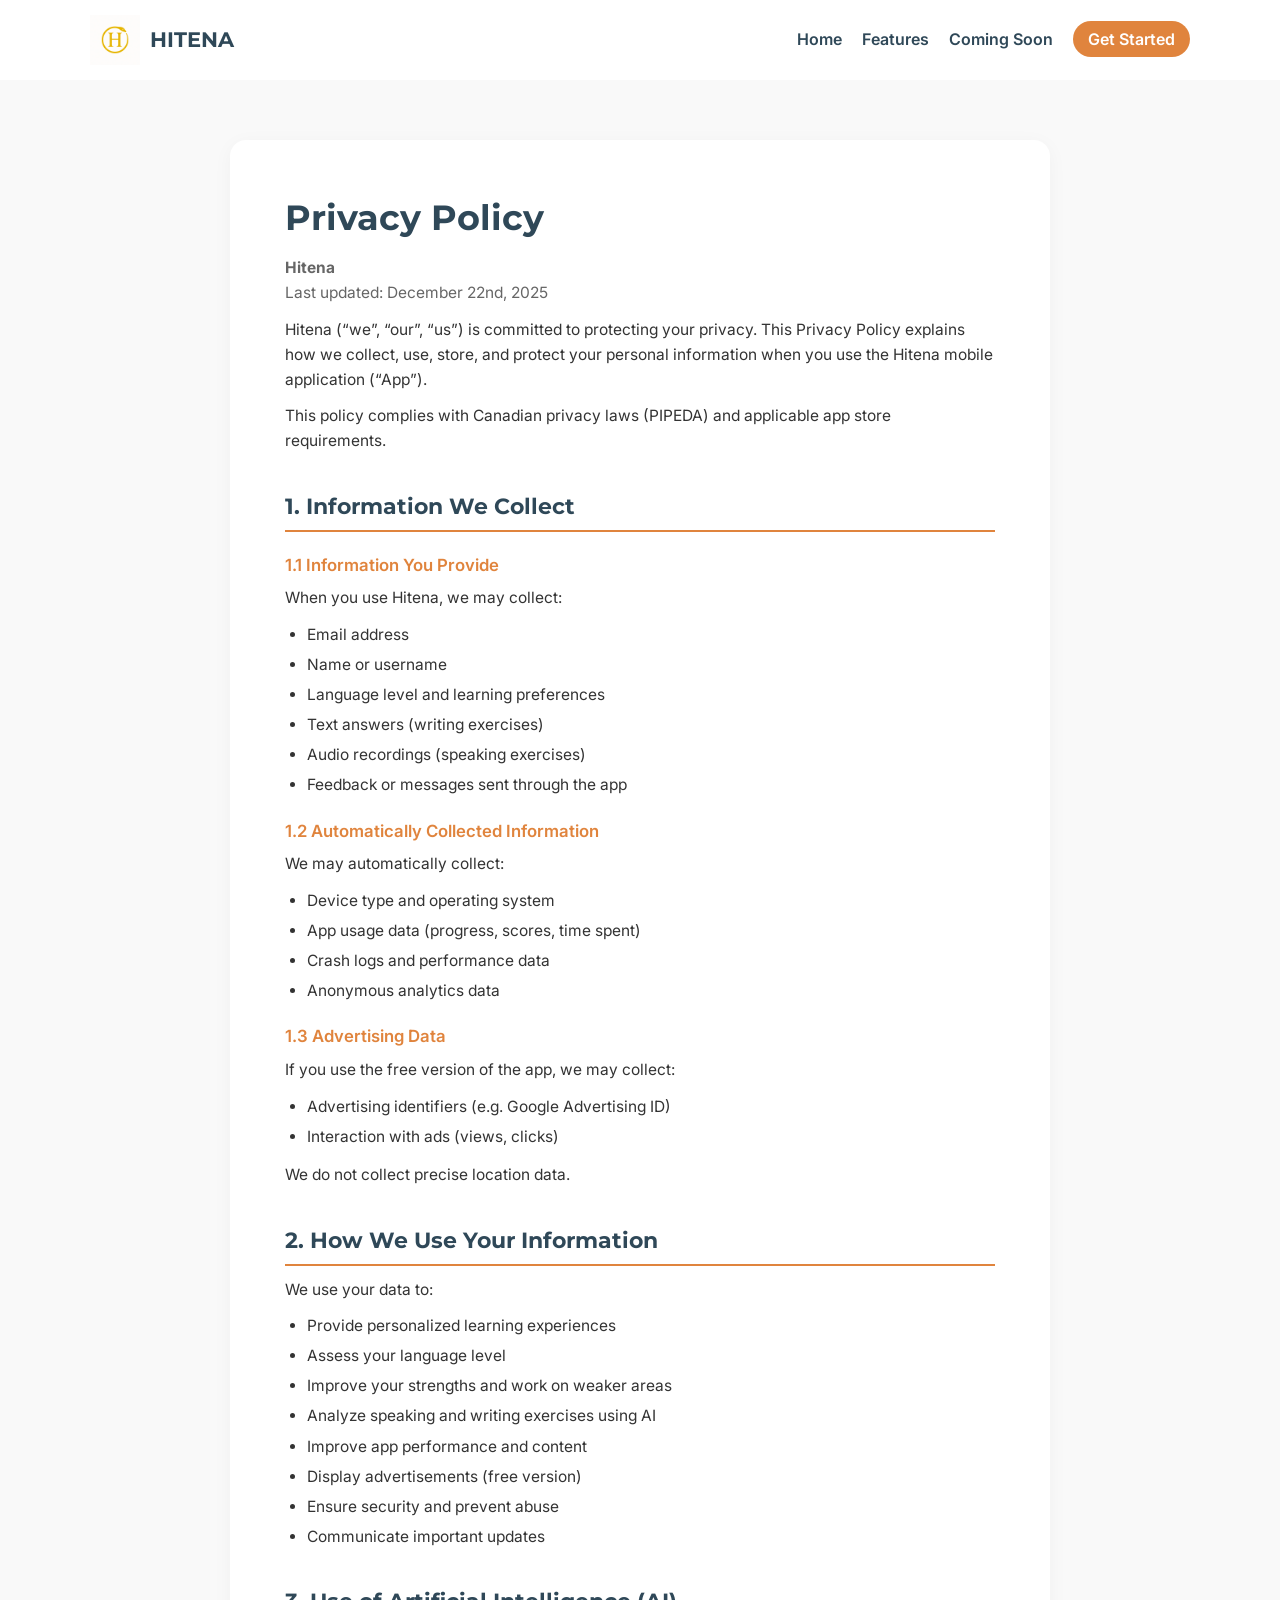
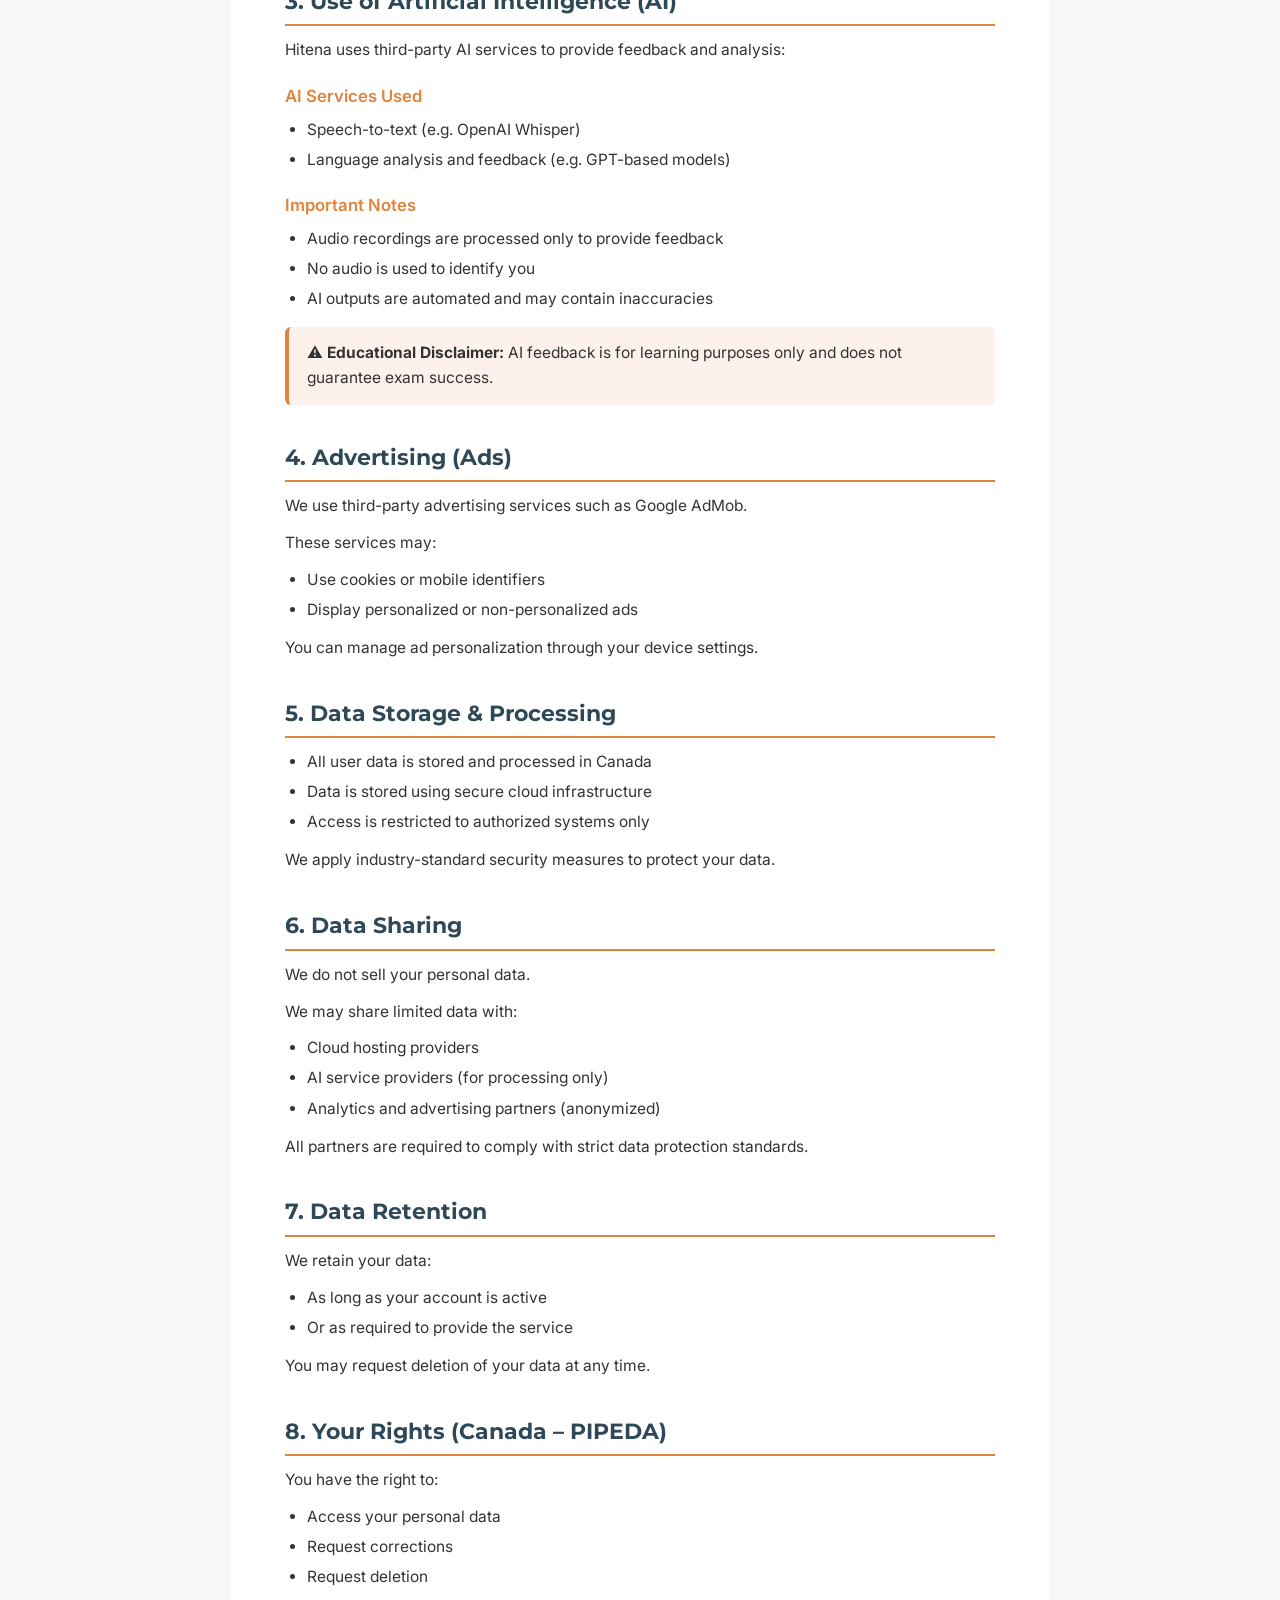
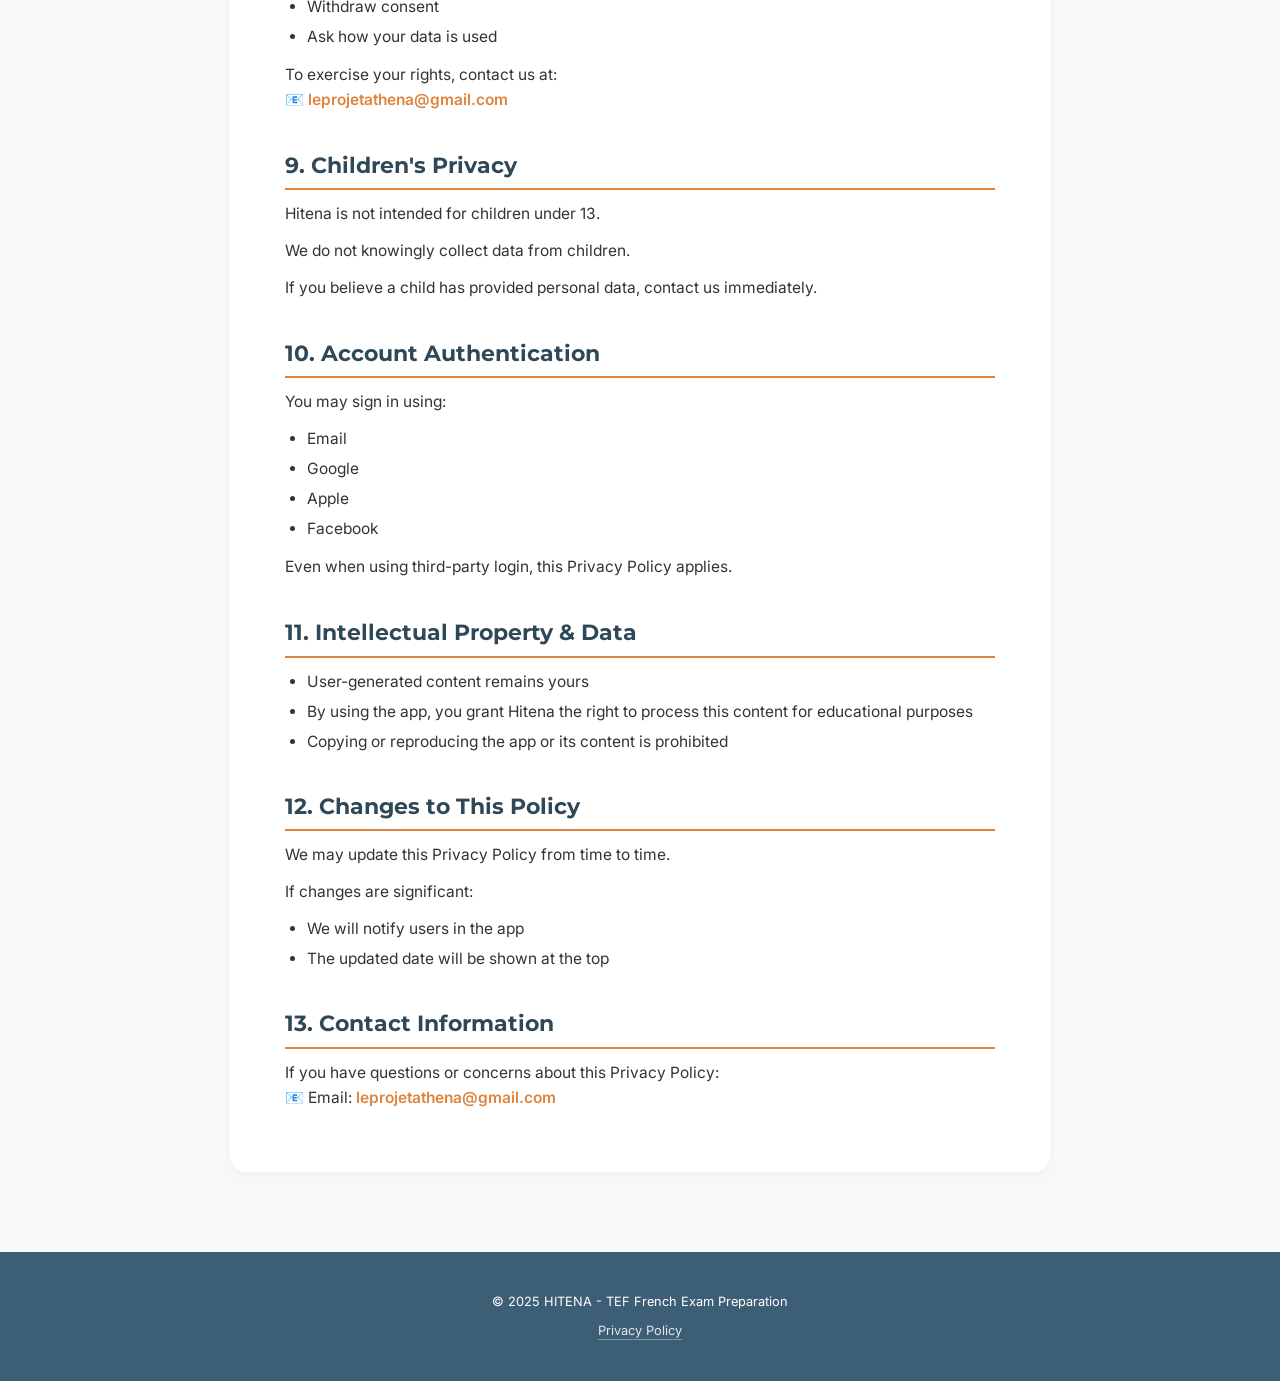
==== privacy.html @ 6795dd34 "Merge pull request #2 from Nakams26/main Add Privacy Policy page" ====
<!DOCTYPE html>
<html lang="en">
<head>
    <meta charset="UTF-8">
    <meta name="viewport" content="width=device-width, initial-scale=1.0">

    <title>Privacy Policy | Hitena</title>

    <link href="https://fonts.googleapis.com/css2?family=Montserrat:wght@700&family=Inter:wght@300;400;600&display=swap" rel="stylesheet">

    <link rel="icon" type="image/png" href="./assets/Hitena.png">
    <link rel="stylesheet" href="style.css">
</head>
<body>

    <!-- HEADER -->
    <header>
        <div class="wrapper nav-container">
            <div class="logo-group">
                <a href="index.html" class="logo-link">
                    <img src="./assets/Hitena.png" alt="Hitena Icon" class="logo-img">
                    <span class="logo-text">HITENA</span>
                </a>
            </div>

            <nav>
                <ul class="menu">
                    <li><a href="index.html#home">Home</a></li>
                    <li><a href="index.html#about">Features</a></li>
                    <li><a href="index.html#coming-soon">Coming Soon</a></li>
                    <li><a href="index.html#download" class="cta-nav">Get Started</a></li>
                </ul>
            </nav>
        </div>
    </header>

    <!-- MAIN CONTENT -->
    <main>
        <section class="legal">
            <div class="wrapper">
                <h1>Privacy Policy</h1>
                <p class="legal-meta"><strong>Hitena</strong><br>
                Last updated: December 22nd, 2025</p>

                <p>Hitena (“we”, “our”, “us”) is committed to protecting your privacy. This Privacy Policy explains how we collect, use, store, and protect your personal information when you use the Hitena mobile application (“App”).</p>
                <p>This policy complies with Canadian privacy laws (PIPEDA) and applicable app store requirements.</p>

                <h2>1. Information We Collect</h2>

                <h3>1.1 Information You Provide</h3>
                <p>When you use Hitena, we may collect:</p>
                <ul>
                    <li>Email address</li>
                    <li>Name or username</li>
                    <li>Language level and learning preferences</li>
                    <li>Text answers (writing exercises)</li>
                    <li>Audio recordings (speaking exercises)</li>
                    <li>Feedback or messages sent through the app</li>
                </ul>

                <h3>1.2 Automatically Collected Information</h3>
                <p>We may automatically collect:</p>
                <ul>
                    <li>Device type and operating system</li>
                    <li>App usage data (progress, scores, time spent)</li>
                    <li>Crash logs and performance data</li>
                    <li>Anonymous analytics data</li>
                </ul>

                <h3>1.3 Advertising Data</h3>
                <p>If you use the free version of the app, we may collect:</p>
                <ul>
                    <li>Advertising identifiers (e.g. Google Advertising ID)</li>
                    <li>Interaction with ads (views, clicks)</li>
                </ul>
                <p>We do not collect precise location data.</p>

                <h2>2. How We Use Your Information</h2>
                <p>We use your data to:</p>
                <ul>
                    <li>Provide personalized learning experiences</li>
                    <li>Assess your language level</li>
                    <li>Improve your strengths and work on weaker areas</li>
                    <li>Analyze speaking and writing exercises using AI</li>
                    <li>Improve app performance and content</li>
                    <li>Display advertisements (free version)</li>
                    <li>Ensure security and prevent abuse</li>
                    <li>Communicate important updates</li>
                </ul>

                <h2>3. Use of Artificial Intelligence (AI)</h2>
                <p>Hitena uses third-party AI services to provide feedback and analysis:</p>

                <h3>AI Services Used</h3>
                <ul>
                    <li>Speech-to-text (e.g. OpenAI Whisper)</li>
                    <li>Language analysis and feedback (e.g. GPT-based models)</li>
                </ul>

                <h3>Important Notes</h3>
                <ul>
                    <li>Audio recordings are processed only to provide feedback</li>
                    <li>No audio is used to identify you</li>
                    <li>AI outputs are automated and may contain inaccuracies</li>
                </ul>

                <p class="legal-callout">⚠️ <strong>Educational Disclaimer:</strong> AI feedback is for learning purposes only and does not guarantee exam success.</p>

                <h2>4. Advertising (Ads)</h2>
                <p>We use third-party advertising services such as Google AdMob.</p>
                <p>These services may:</p>
                <ul>
                    <li>Use cookies or mobile identifiers</li>
                    <li>Display personalized or non-personalized ads</li>
                </ul>
                <p>You can manage ad personalization through your device settings.</p>

                <h2>5. Data Storage &amp; Processing</h2>
                <ul>
                    <li>All user data is stored and processed in Canada</li>
                    <li>Data is stored using secure cloud infrastructure</li>
                    <li>Access is restricted to authorized systems only</li>
                </ul>
                <p>We apply industry-standard security measures to protect your data.</p>

                <h2>6. Data Sharing</h2>
                <p>We do not sell your personal data.</p>
                <p>We may share limited data with:</p>
                <ul>
                    <li>Cloud hosting providers</li>
                    <li>AI service providers (for processing only)</li>
                    <li>Analytics and advertising partners (anonymized)</li>
                </ul>
                <p>All partners are required to comply with strict data protection standards.</p>

                <h2>7. Data Retention</h2>
                <p>We retain your data:</p>
                <ul>
                    <li>As long as your account is active</li>
                    <li>Or as required to provide the service</li>
                </ul>
                <p>You may request deletion of your data at any time.</p>

                <h2>8. Your Rights (Canada – PIPEDA)</h2>
                <p>You have the right to:</p>
                <ul>
                    <li>Access your personal data</li>
                    <li>Request corrections</li>
                    <li>Request deletion</li>
                    <li>Withdraw consent</li>
                    <li>Ask how your data is used</li>
                </ul>
                <p>To exercise your rights, contact us at:<br>
                📧 <a href="mailto:leprojetathena@gmail.com">leprojetathena@gmail.com</a></p>

                <h2>9. Children's Privacy</h2>
                <p>Hitena is not intended for children under 13.</p>
                <p>We do not knowingly collect data from children.</p>
                <p>If you believe a child has provided personal data, contact us immediately.</p>

                <h2>10. Account Authentication</h2>
                <p>You may sign in using:</p>
                <ul>
                    <li>Email</li>
                    <li>Google</li>
                    <li>Apple</li>
                    <li>Facebook</li>
                </ul>
                <p>Even when using third-party login, this Privacy Policy applies.</p>

                <h2>11. Intellectual Property &amp; Data</h2>
                <ul>
                    <li>User-generated content remains yours</li>
                    <li>By using the app, you grant Hitena the right to process this content for educational purposes</li>
                    <li>Copying or reproducing the app or its content is prohibited</li>
                </ul>

                <h2>12. Changes to This Policy</h2>
                <p>We may update this Privacy Policy from time to time.</p>
                <p>If changes are significant:</p>
                <ul>
                    <li>We will notify users in the app</li>
                    <li>The updated date will be shown at the top</li>
                </ul>

                <h2>13. Contact Information</h2>
                <p>If you have questions or concerns about this Privacy Policy:<br>
                📧 Email: <a href="mailto:leprojetathena@gmail.com">leprojetathena@gmail.com</a></p>
            </div>
        </section>
    </main>

    <!-- FOOTER -->
    <footer>
        <div class="wrapper">
            <p>&copy; 2025 HITENA - TEF French Exam Preparation</p>
            <p class="footer-links"><a href="privacy.html">Privacy Policy</a></p>
        </div>
    </footer>

</body>
</html>
---- style.css ----
/* ==========================================
   BRAND COLORS
   ========================================== */
:root {
    --primary: #e0843d;
    --secondary: #2f4858;
    --accent: #ee8b60;
    --white: #ffffff;
    --text-dark: #333333;
}

/* --- RESET & GLOBAL --- */
* {
    box-sizing: border-box;
    margin: 0;
    padding: 0;
}

body {
    font-family: 'Inter', sans-serif;
    line-height: 1.6;
    color: var(--text-dark);
    background-color: var(--white);
    overflow-x: hidden; /* Prevents side-scrolling */
}

.wrapper {
    max-width: 1100px;
    width: 90%;
    margin: 0 auto;
}

/* --- HEADER --- */
header {
    background: #fff;
    padding: 15px 0;
    box-shadow: 0 2px 10px rgba(0,0,0,0.05);
}

.nav-container {
    display: flex;
    justify-content: space-between;
    align-items: center;
}

.logo-link {
    display: flex;
    align-items: center;
    text-decoration: none;
    gap: 10px;
}

.logo-img { height: 50px; width: auto; }

.logo-text {
    font-family: 'Montserrat', sans-serif;
    font-size: 1.3rem;
    color: var(--secondary);
    font-weight: 700;
}

.menu { display: flex; list-style: none; gap: 20px; }

.menu a {
    text-decoration: none;
    color: var(--secondary);
    font-weight: 600;
}

.cta-nav {
    background: var(--primary);
    color: #fff !important;
    padding: 8px 15px;
    border-radius: 50px;
}

/* --- HERO SECTION --- */
.hero {
    padding: 80px 0;
    text-align: center; /* Centers text and inline-block items */
    background: #f9f9f9;
}

h1 {
    font-family: 'Montserrat', sans-serif;
    font-size: 3rem;
    color: var(--secondary);
    margin-bottom: 20px;
}
h2{
     margin-bottom: 20px;
}

.accent-text { color: var(--primary); }

.hero p {
    max-width: 600px;
    margin: 0 auto 30px; /* margin: 0 auto centers the block */
    font-size: 1.1rem;
}

/* THE BUTTON FIX */
.btn.primary {
    display: inline-block; /* Essential for centering with text-align */
    background-color: var(--primary);
    color: #fff;
    padding: 15px 35px;
    border-radius: 50px;
    text-decoration: none;
    font-weight: 700;
    border: none;
}

/* --- ABOUT SECTION --- */
.about {
    background-color: #3d5f76;
    color: #ffffff;
    padding: 70px 0;
}

.about-content {
    display: flex;
    flex-direction: column;
    gap: 50px;
}

.about-intro {
    text-align: center;
}

.about-intro p {
    max-width: 680px;
    margin: 0 auto 20px;
    font-size: 1.05rem;
    opacity: 0.9;
}

.features {
    list-style: none;
    display: flex;
    flex-wrap: wrap;
    gap: 10px 30px;
    margin-top: 10px;
    justify-content: center;
}

.features li {
    font-weight: 600;
    color: var(--primary);
    font-size: 1rem;
}

/* --- CLB SECTION --- */
.clb-section {
    background: rgba(255,255,255,0.07);
    border-radius: 16px;
    padding: 35px 40px;
}

.clb-section h3 {
    font-family: 'Montserrat', sans-serif;
    font-size: 1.4rem;
    margin-bottom: 12px;
    color: var(--primary);
}

.clb-section > p {
    margin-bottom: 20px;
    opacity: 0.85;
}

.clb-list {
    list-style: none;
    display: flex;
    flex-direction: column;
    gap: 12px;
    margin-bottom: 20px;
}

.clb-list li {
    display: flex;
    align-items: flex-start;
    gap: 12px;
    line-height: 1.5;
}

.clb-badge {
    background: var(--primary);
    color: #fff;
    font-weight: 700;
    font-size: 0.78rem;
    padding: 3px 10px;
    border-radius: 20px;
    white-space: nowrap;
    flex-shrink: 0;
    margin-top: 2px;
}

.clb-note {
    border-left: 3px solid var(--primary);
    padding-left: 15px;
    opacity: 0.85;
    font-style: italic;
    font-size: 0.95rem;
}

/* --- IMMIGRATION POINTS --- */
.immigration-points {
    background: rgba(224, 132, 61, 0.15);
    border: 1px solid var(--primary);
    border-radius: 16px;
    padding: 35px 40px;
}

.immigration-points h3 {
    font-family: 'Montserrat', sans-serif;
    font-size: 1.4rem;
    margin-bottom: 20px;
    color: var(--primary);
}

.points-list {
    list-style: none;
    display: flex;
    flex-direction: column;
    gap: 12px;
    margin-bottom: 20px;
}

.points-list li {
    display: flex;
    align-items: center;
    gap: 12px;
    font-size: 1rem;
    font-weight: 600;
}

.immigration-points > p {
    opacity: 0.85;
    font-size: 0.97rem;
}
/* --- VIDEO --- */
.video-section { padding: 60px 0; text-align: center; background-color: #3d5f76; color: #ffffff; }

.video-container {
    max-width: 400px;
    margin: 0 auto;
    border-radius: 15px;
    overflow: hidden;
}

video { width: 100%; display: block; }

/* --- DOWNLOAD SECTION (FIX FOR OVERFLOW) --- */
.download { padding: 80px 0; text-align: center; }

.download-grid {
    display: flex;
    justify-content: center;
    align-items: center;
    gap: 40px;
    margin-top: 30px;
    flex-direction: column;
}

.qr-code img { width: 130px; border: 1px solid #eee; padding: 10px; border-radius: 10px; }

/* Curved orange arrow from title to header QR code */
.hero-qr-hint {
    position: absolute;
    top: 0px;
    /* aligns arrowhead with center of header QR code at any screen width */
    right: calc((100% - min(90%, 1100px)) / 2 + 18px);
    pointer-events: none;
    animation: bounce-up 1.2s ease-in-out infinite;
}

@keyframes bounce-up {
    0%, 100% { transform: translateY(0); }
    50% { transform: translateY(-4px); }
}

.hero { position: relative; }

.store-links {
    display: flex;
    flex-direction: row;
    gap: 100px;
}

.store-btn img {
    width: 180px; /* Fixed width to prevent overflow on small screens */
    height: auto;
    display: none;
}


/* --- HEADER QR CODE --- */
.header-qr img {
    width: 55px;
    height: 55px;
    border: 1px solid #eee;
    padding: 5px;
    border-radius: 8px;
    display: block;
}

/* --- COMING SOON SECTION --- */
.coming-soon {
    padding: 70px 0;
    background: #f9f9f9;
    text-align: center;
}

.coming-soon h2 {
    font-family: 'Montserrat', sans-serif;
    color: var(--secondary);
    font-size: 2rem;
    margin-bottom: 15px;
}

.coming-intro {
    font-size: 1.05rem;
    color: var(--text-dark);
    margin-bottom: 30px;
    opacity: 0.85;
}

.coming-list {
    list-style: none;
    display: inline-flex;
    flex-direction: column;
    gap: 16px;
    text-align: left;
    margin-bottom: 30px;
}

.coming-list li {
    display: flex;
    align-items: flex-start;
    gap: 12px;
    font-size: 1rem;
    line-height: 1.5;
}

.coming-list li::before {
    content: "→";
    color: var(--primary);
    font-weight: 700;
    flex-shrink: 0;
    margin-top: 1px;
}

.coming-cta {
    font-size: 1rem;
    color: var(--secondary);
    font-weight: 600;
}

/* --- FOOTER --- */
footer {
    background: #3d5f76;
    color: #fff;
    padding: 40px 0;
    text-align: center;
    font-size: 0.8rem;
}

.footer-links {
    margin-top: 8px;
}

.footer-links a {
    color: #fff;
    text-decoration: none;
    opacity: 0.85;
    border-bottom: 1px solid rgba(255,255,255,0.4);
    padding-bottom: 1px;
}

.footer-links a:hover {
    opacity: 1;
}

/* --- LEGAL PAGES (Privacy Policy, etc.) --- */
.legal {
    padding: 60px 0 80px;
    background: #f9f9f9;
}

.legal .wrapper {
    max-width: 820px;
    background: #fff;
    padding: 50px 55px;
    border-radius: 16px;
    box-shadow: 0 4px 20px rgba(0,0,0,0.04);
}

.legal h1 {
    font-family: 'Montserrat', sans-serif;
    font-size: 2.2rem;
    color: var(--secondary);
    margin-bottom: 10px;
}

.legal h2 {
    font-family: 'Montserrat', sans-serif;
    font-size: 1.35rem;
    color: var(--secondary);
    margin-top: 35px;
    margin-bottom: 12px;
    padding-bottom: 6px;
    border-bottom: 2px solid var(--primary);
}

.legal h3 {
    font-family: 'Inter', sans-serif;
    font-size: 1.05rem;
    color: var(--primary);
    margin-top: 20px;
    margin-bottom: 8px;
    font-weight: 600;
}

.legal p {
    margin-bottom: 12px;
    font-size: 0.97rem;
    color: var(--text-dark);
}

.legal ul {
    margin: 0 0 14px 22px;
    padding: 0;
}

.legal ul li {
    margin-bottom: 6px;
    font-size: 0.97rem;
    line-height: 1.55;
}

.legal a {
    color: var(--primary);
    text-decoration: none;
    font-weight: 600;
}

.legal a:hover {
    text-decoration: underline;
}

.legal-meta {
    color: var(--secondary);
    opacity: 0.75;
    margin-bottom: 25px;
    font-size: 0.95rem;
}

.legal-callout {
    background: rgba(224, 132, 61, 0.1);
    border-left: 4px solid var(--primary);
    padding: 14px 18px;
    border-radius: 6px;
    margin: 16px 0 20px;
    font-size: 0.97rem;
}

@media (max-width: 768px) {
    .legal .wrapper {
        padding: 30px 22px;
    }
    .legal h1 { font-size: 1.7rem; }
    .legal h2 { font-size: 1.15rem; }
}

/* ==========================================
   MOBILE VIEW FIX (MAX-WIDTH: 768px)
   ========================================== */
@media (max-width: 768px) {
    h1 { font-size: 2.2rem; }

    .nav-container {
        flex-direction: column;
        gap: 15px;
    }

    .header-qr { display: none; }
    .hero-qr-hint { display: none; }

    .menu {
        padding: 0;
        justify-content: center;
        width: 100%;
        flex-wrap: wrap;
    }

    .clb-section,
    .immigration-points {
        padding: 25px 20px;
    }

    .features {
        justify-content: center;
    }

    .coming-list {
        text-align: left;
        width: 100%;
        padding: 0 10px;
    }

    /* FIX: Center and scale the Download grid */
    .download-grid {
        flex-direction: column;
        width: 100%;
        gap: 0px;
    }

    .store-btn img {
        width: 180px;
        height: auto;
        display: flex;
    }

    .qr-code img {
        display: none;
    }

    .store-links {
        flex-direction: row;
        width: 100%;
        gap: 5px;
    }
}
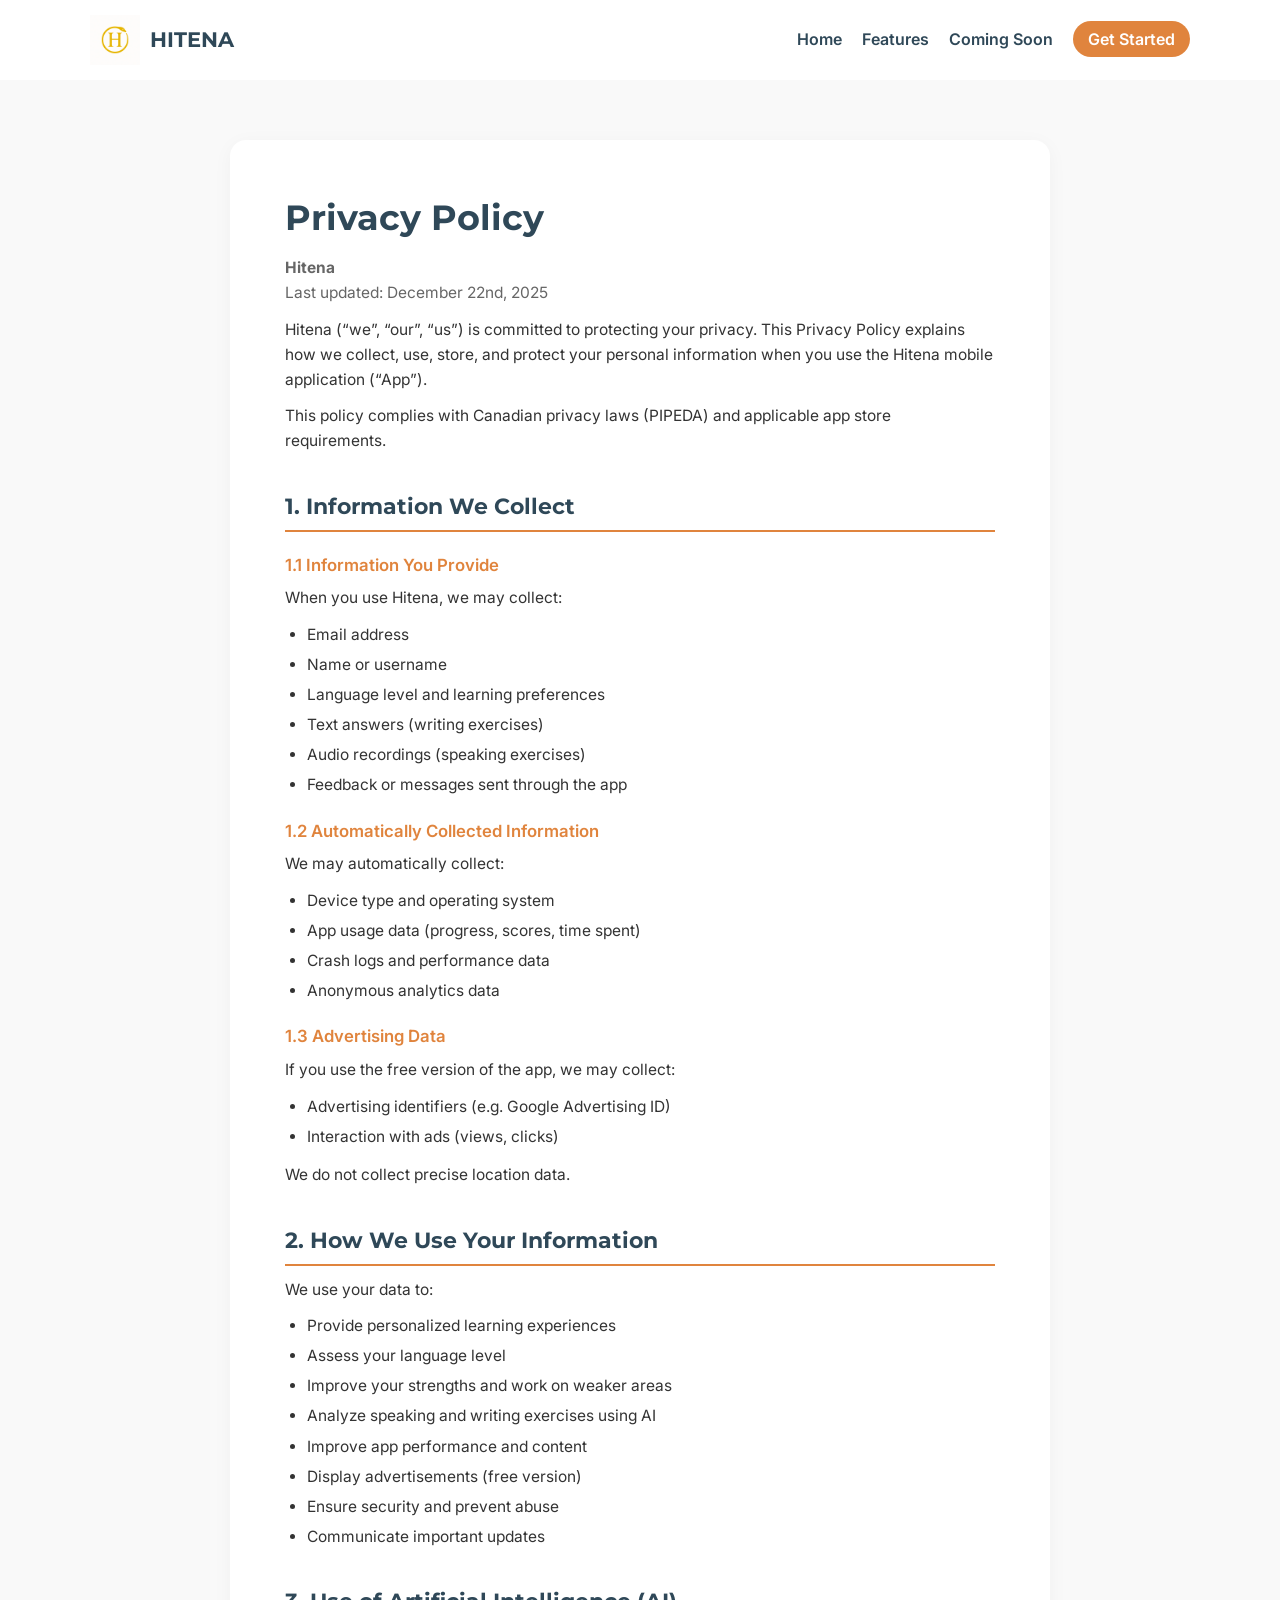
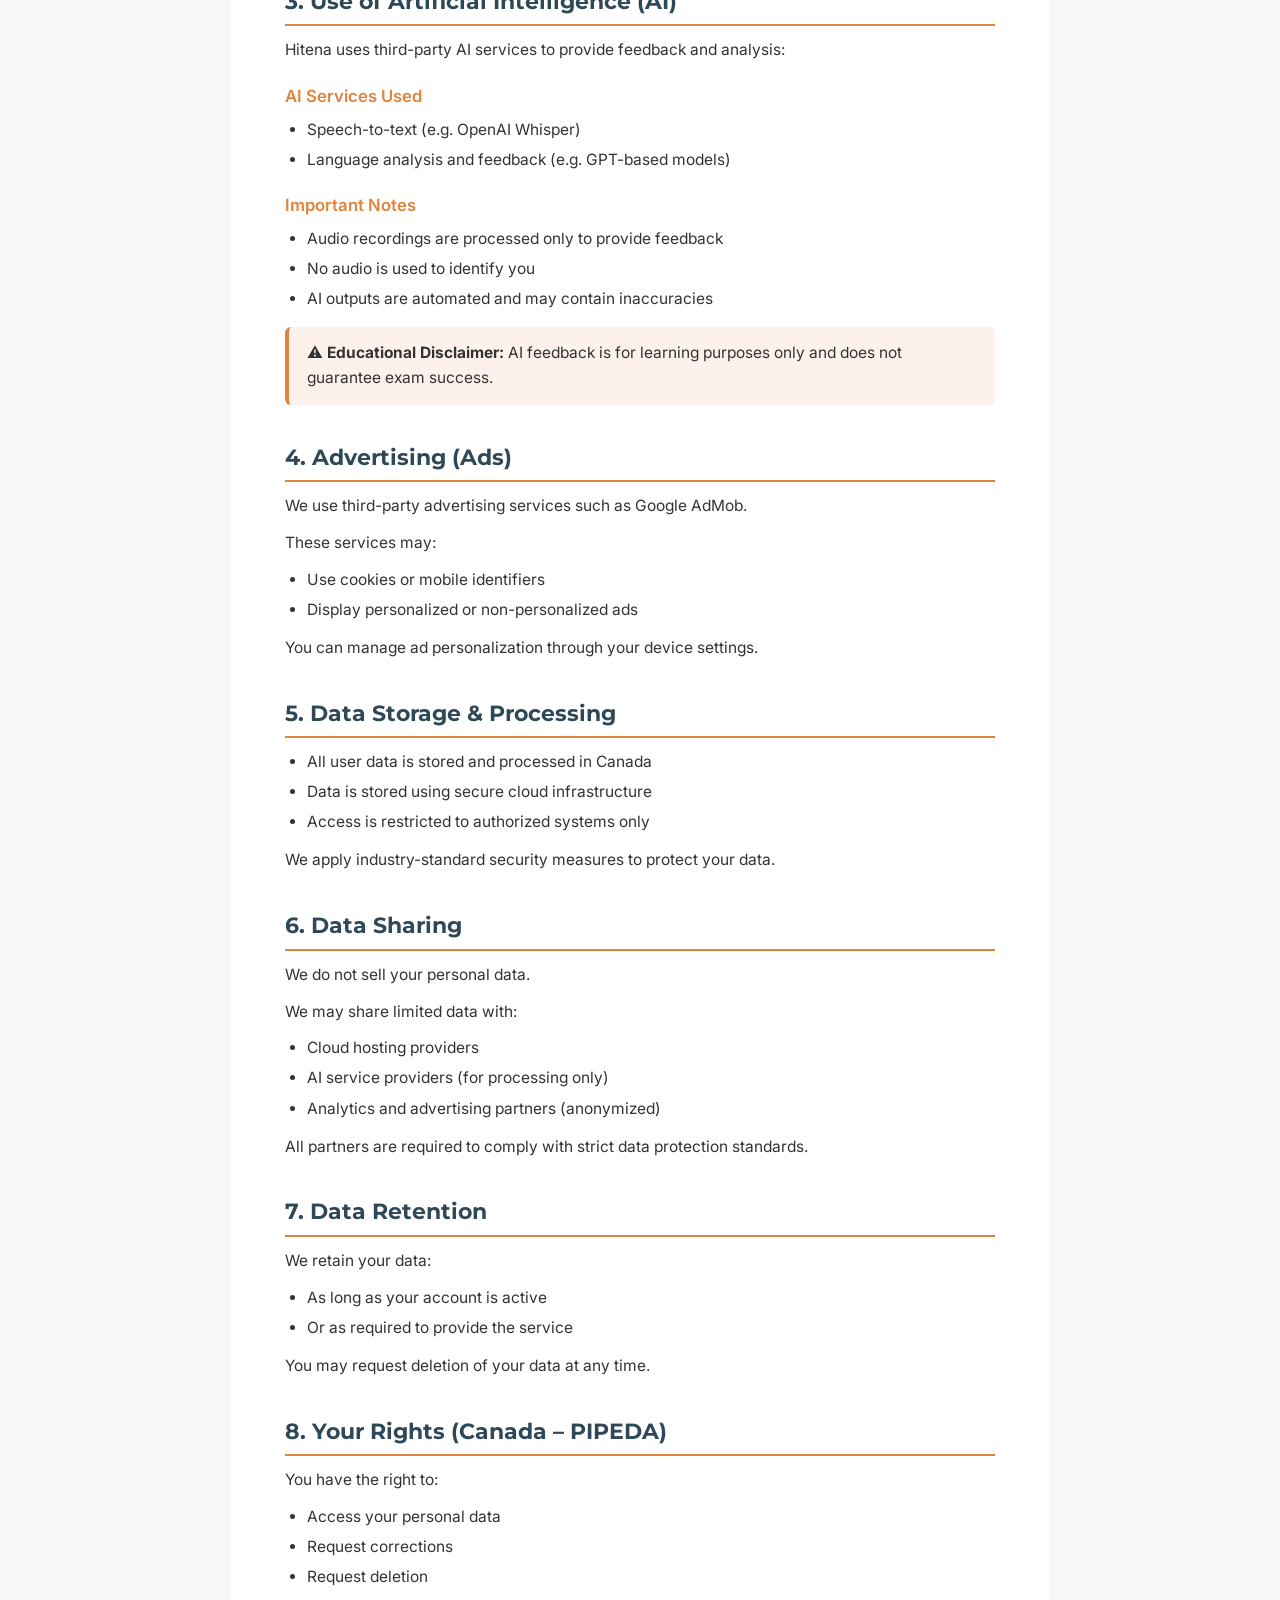
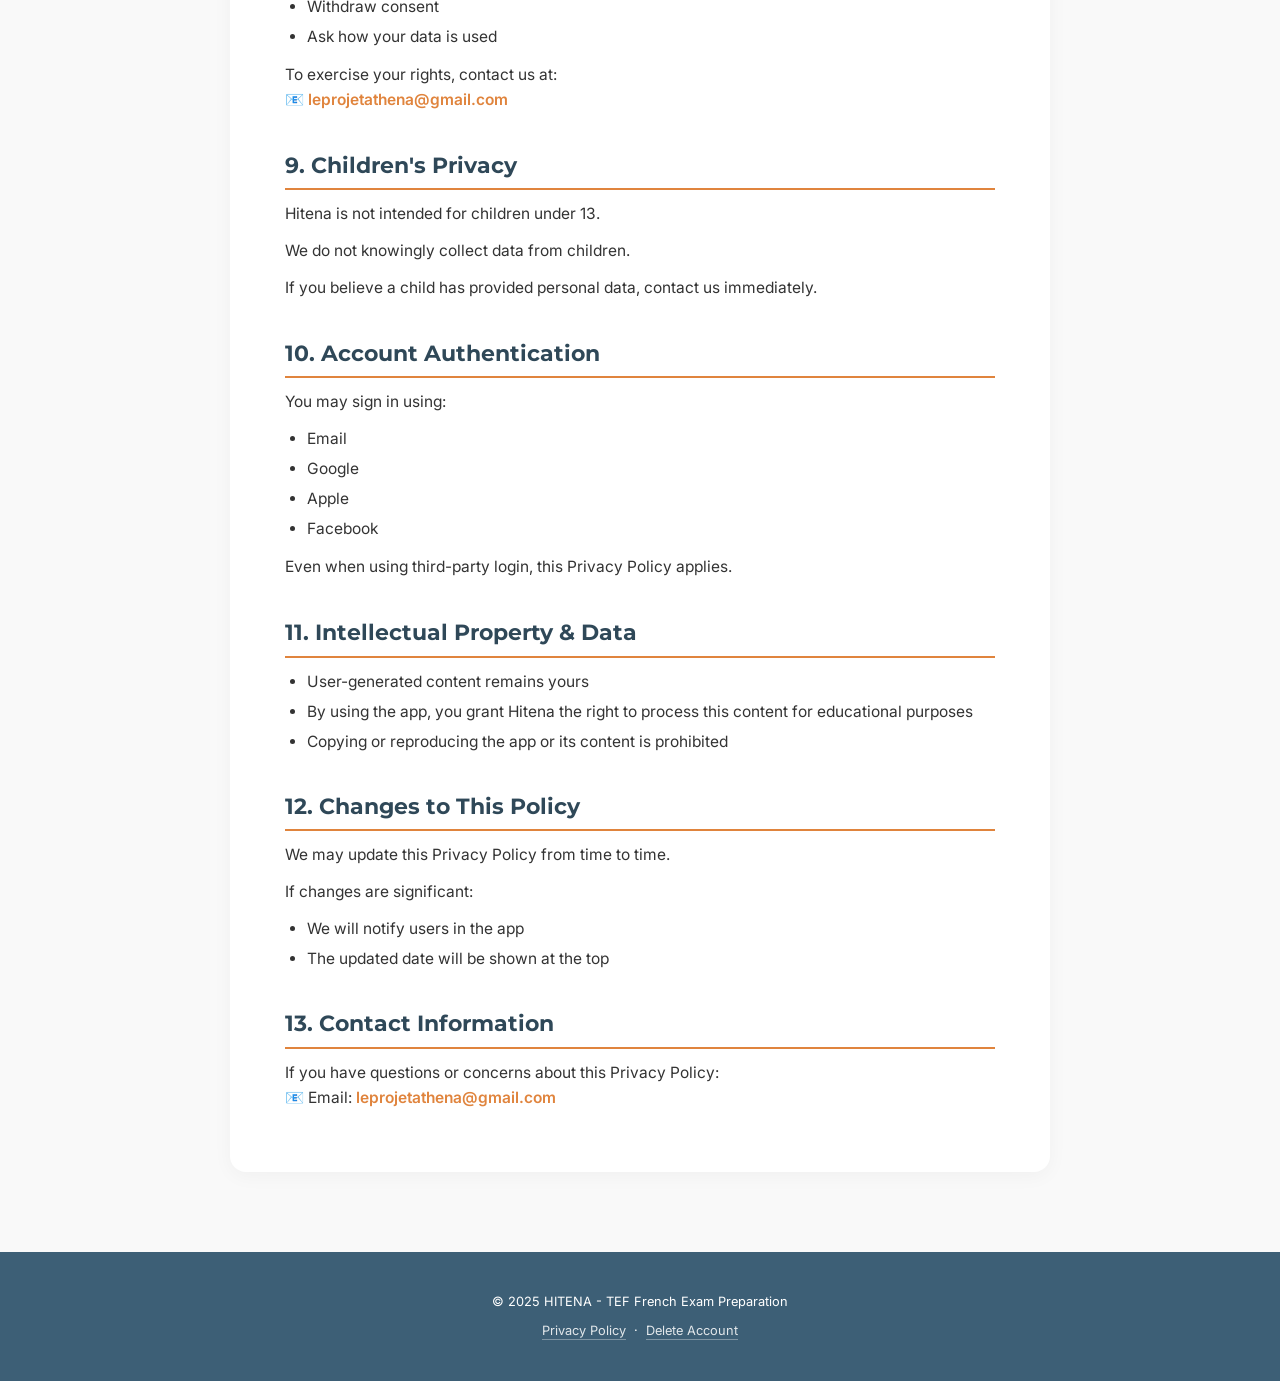
==== commit 96d85368: "Merge pull request #3 from Nakams26/main Add Delete Account page" ====
--- a/privacy.html
+++ b/privacy.html
@@ -194,7 +194,11 @@
     <footer>
         <div class="wrapper">
             <p>&copy; 2025 HITENA - TEF French Exam Preparation</p>
-            <p class="footer-links"><a href="privacy.html">Privacy Policy</a></p>
+            <p class="footer-links">
+                <a href="privacy.html">Privacy Policy</a>
+                &nbsp;·&nbsp;
+                <a href="delete-account.html">Delete Account</a>
+            </p>
         </div>
     </footer>
 
